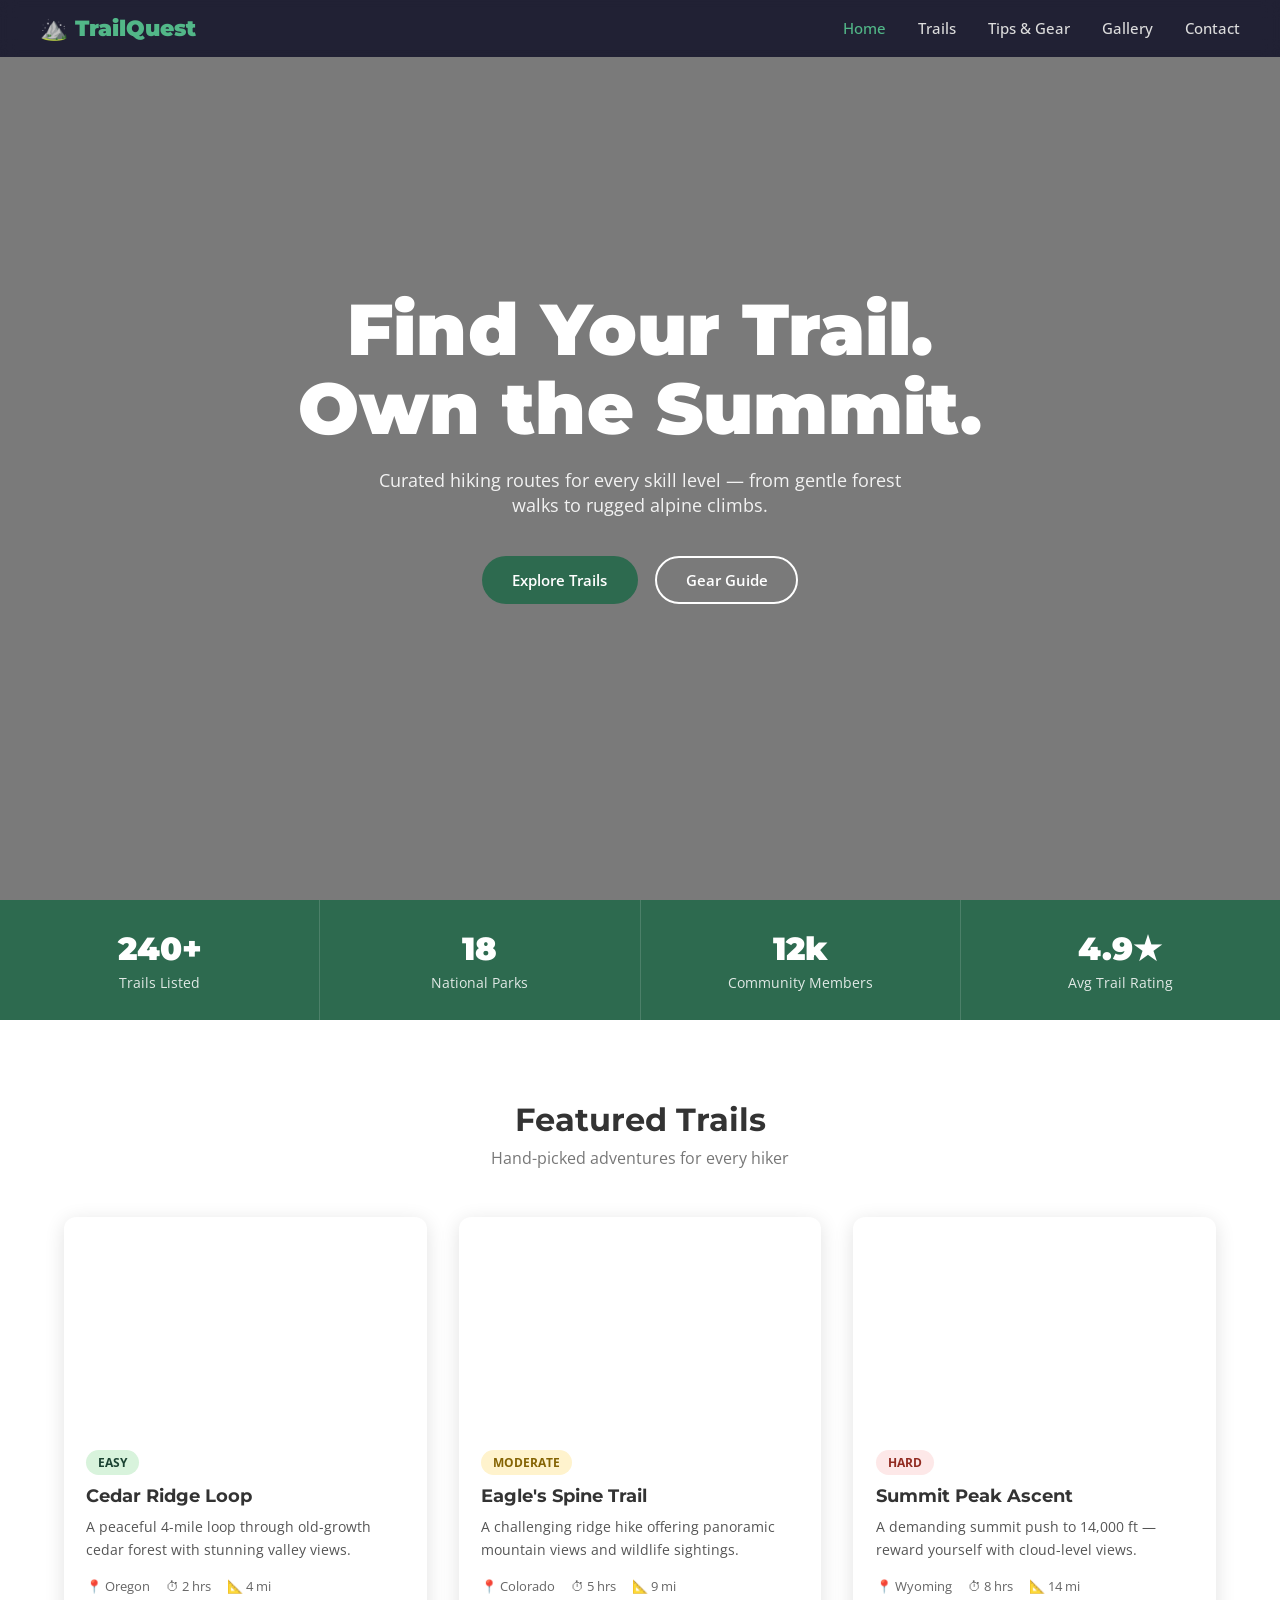
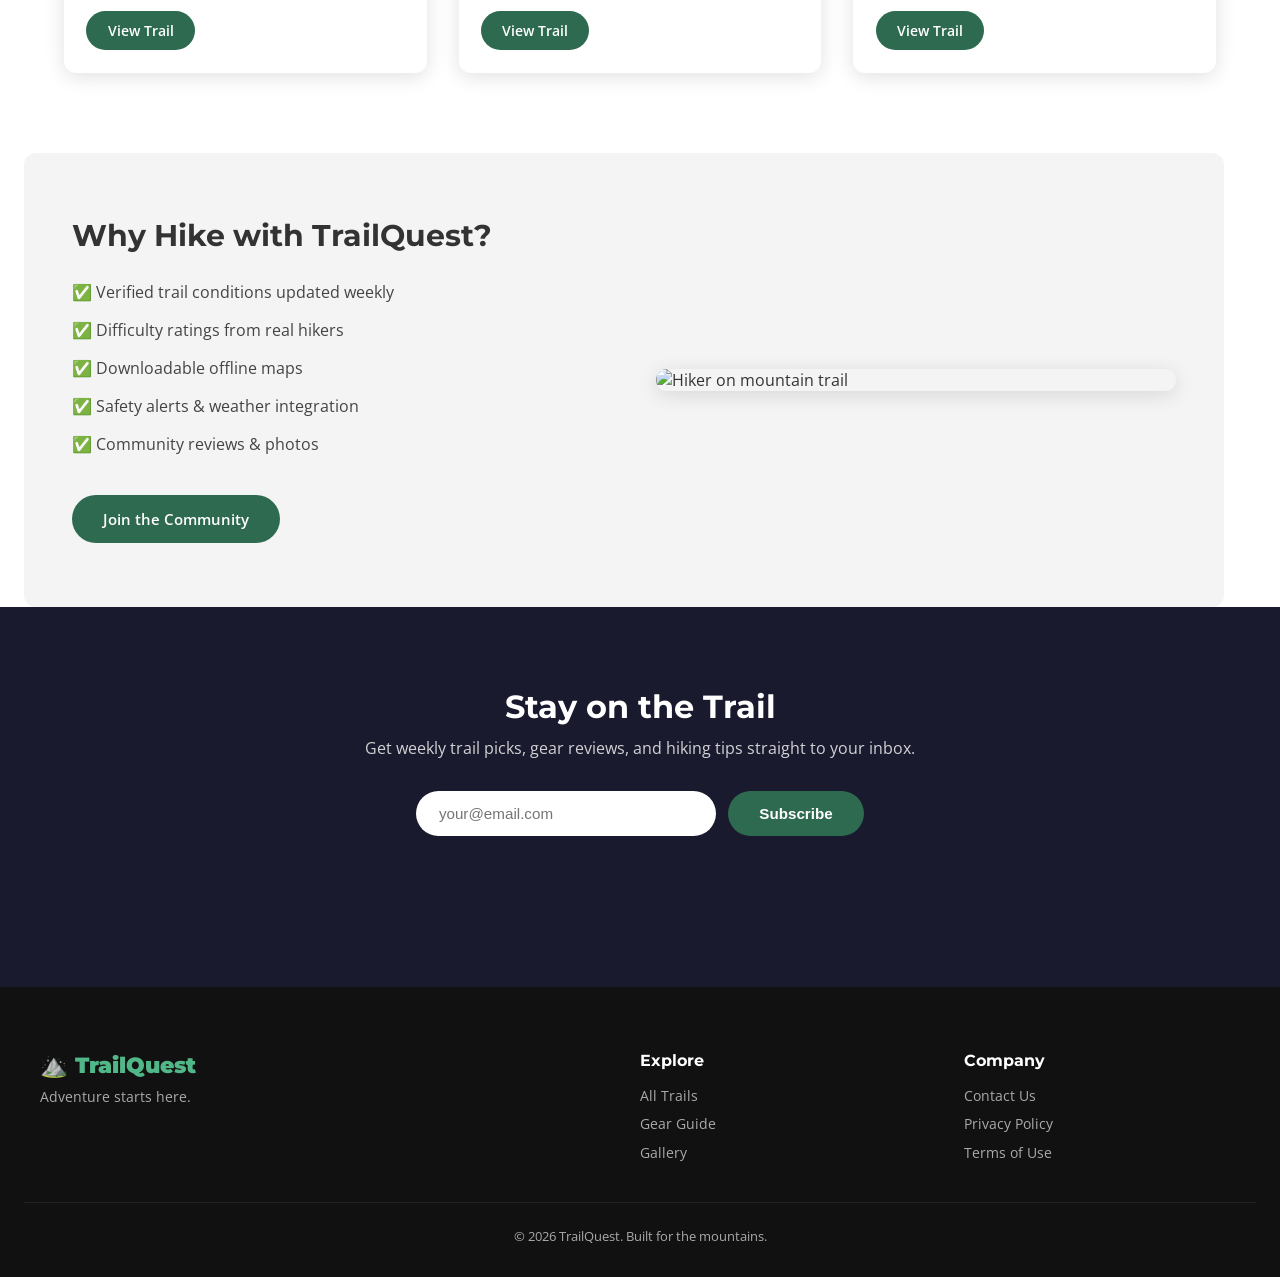
==== index.html @ 3581bfc8 "Initial commit: TrailQuest hiking website Co-Authored-By: Claude Sonnet 4.6 <noreply@anthropic.com>" ====
<!DOCTYPE html>
<html lang="en">
<head>
  <meta charset="UTF-8" />
  <meta name="viewport" content="width=device-width, initial-scale=1.0" />
  <title>TrailQuest — Discover Your Next Hike</title>
  <link rel="stylesheet" href="style.css" />
  <link href="https://fonts.googleapis.com/css2?family=Montserrat:wght@400;600;700;900&family=Open+Sans:wght@400;500&display=swap" rel="stylesheet" />
</head>
<body>

  <!-- NAV -->
  <nav class="navbar">
    <div class="nav-inner">
      <a href="index.html" class="logo">⛰️ TrailQuest</a>
      <button class="nav-toggle" aria-label="Toggle menu">&#9776;</button>
      <ul class="nav-links">
        <li><a href="index.html" class="active">Home</a></li>
        <li><a href="trails.html">Trails</a></li>
        <li><a href="tips.html">Tips & Gear</a></li>
        <li><a href="gallery.html">Gallery</a></li>
        <li><a href="contact.html">Contact</a></li>
      </ul>
    </div>
  </nav>

  <!-- HERO -->
  <header class="hero">
    <div class="hero-overlay"></div>
    <div class="hero-content">
      <h1>Find Your Trail.<br/>Own the Summit.</h1>
      <p>Curated hiking routes for every skill level — from gentle forest walks to rugged alpine climbs.</p>
      <a href="trails.html" class="btn btn-primary">Explore Trails</a>
      <a href="tips.html" class="btn btn-outline">Gear Guide</a>
    </div>
  </header>

  <!-- STATS BAND -->
  <section class="stats-band">
    <div class="stat"><span class="stat-num">240+</span><span class="stat-label">Trails Listed</span></div>
    <div class="stat"><span class="stat-num">18</span><span class="stat-label">National Parks</span></div>
    <div class="stat"><span class="stat-num">12k</span><span class="stat-label">Community Members</span></div>
    <div class="stat"><span class="stat-num">4.9★</span><span class="stat-label">Avg Trail Rating</span></div>
  </section>

  <!-- FEATURED TRAILS -->
  <section class="section featured">
    <h2 class="section-title">Featured Trails</h2>
    <p class="section-sub">Hand-picked adventures for every hiker</p>
    <div class="card-grid">

      <div class="card">
        <div class="card-img" style="background-image:url('https://images.unsplash.com/photo-1464822759023-fed622ff2c3b?w=600&q=80')"></div>
        <div class="card-body">
          <span class="badge badge-easy">Easy</span>
          <h3>Cedar Ridge Loop</h3>
          <p>A peaceful 4-mile loop through old-growth cedar forest with stunning valley views.</p>
          <div class="trail-meta">
            <span>📍 Oregon</span>
            <span>⏱ 2 hrs</span>
            <span>📐 4 mi</span>
          </div>
          <a href="trails.html" class="btn btn-sm">View Trail</a>
        </div>
      </div>

      <div class="card">
        <div class="card-img" style="background-image:url('https://images.unsplash.com/photo-1501854140801-50d01698950b?w=600&q=80')"></div>
        <div class="card-body">
          <span class="badge badge-moderate">Moderate</span>
          <h3>Eagle's Spine Trail</h3>
          <p>A challenging ridge hike offering panoramic mountain views and wildlife sightings.</p>
          <div class="trail-meta">
            <span>📍 Colorado</span>
            <span>⏱ 5 hrs</span>
            <span>📐 9 mi</span>
          </div>
          <a href="trails.html" class="btn btn-sm">View Trail</a>
        </div>
      </div>

      <div class="card">
        <div class="card-img" style="background-image:url('https://images.unsplash.com/photo-1508739773434-c26b3d09e071?w=600&q=80')"></div>
        <div class="card-body">
          <span class="badge badge-hard">Hard</span>
          <h3>Summit Peak Ascent</h3>
          <p>A demanding summit push to 14,000 ft — reward yourself with cloud-level views.</p>
          <div class="trail-meta">
            <span>📍 Wyoming</span>
            <span>⏱ 8 hrs</span>
            <span>📐 14 mi</span>
          </div>
          <a href="trails.html" class="btn btn-sm">View Trail</a>
        </div>
      </div>

    </div>
  </section>

  <!-- WHY US -->
  <section class="section why-us">
    <div class="why-text">
      <h2>Why Hike with TrailQuest?</h2>
      <ul class="why-list">
        <li>✅ Verified trail conditions updated weekly</li>
        <li>✅ Difficulty ratings from real hikers</li>
        <li>✅ Downloadable offline maps</li>
        <li>✅ Safety alerts & weather integration</li>
        <li>✅ Community reviews & photos</li>
      </ul>
      <a href="contact.html" class="btn btn-primary">Join the Community</a>
    </div>
    <div class="why-img">
      <img src="https://images.unsplash.com/photo-1551632811-561732d1e306?w=600&q=80" alt="Hiker on mountain trail" />
    </div>
  </section>

  <!-- NEWSLETTER -->
  <section class="newsletter">
    <h2>Stay on the Trail</h2>
    <p>Get weekly trail picks, gear reviews, and hiking tips straight to your inbox.</p>
    <form class="newsletter-form" onsubmit="handleSubscribe(event)">
      <input type="email" placeholder="your@email.com" required />
      <button type="submit" class="btn btn-primary">Subscribe</button>
    </form>
    <p id="sub-msg" class="sub-msg"></p>
  </section>

  <!-- FOOTER -->
  <footer class="footer">
    <div class="footer-inner">
      <div class="footer-brand">
        <span class="logo">⛰️ TrailQuest</span>
        <p>Adventure starts here.</p>
      </div>
      <div class="footer-links">
        <h4>Explore</h4>
        <a href="trails.html">All Trails</a>
        <a href="tips.html">Gear Guide</a>
        <a href="gallery.html">Gallery</a>
      </div>
      <div class="footer-links">
        <h4>Company</h4>
        <a href="contact.html">Contact Us</a>
        <a href="#">Privacy Policy</a>
        <a href="#">Terms of Use</a>
      </div>
    </div>
    <p class="footer-copy">© 2026 TrailQuest. Built for the mountains.</p>
  </footer>

  <script src="script.js"></script>
</body>
</html>
---- style.css ----
/* ===== RESET & BASE ===== */
*, *::before, *::after { box-sizing: border-box; margin: 0; padding: 0; }

:root {
  --green:    #2d6a4f;
  --green-lt: #52b788;
  --amber:    #e76f51;
  --dark:     #1a1a2e;
  --gray:     #f4f4f4;
  --text:     #333;
  --white:    #fff;
  --radius:   12px;
  --shadow:   0 4px 20px rgba(0,0,0,.12);
}

html { scroll-behavior: smooth; }
body { font-family: 'Open Sans', sans-serif; color: var(--text); background: var(--white); }
img  { max-width: 100%; display: block; }
a    { text-decoration: none; color: inherit; }

/* ===== NAVBAR ===== */
.navbar {
  position: fixed; top: 0; left: 0; right: 0; z-index: 100;
  background: rgba(26,26,46,.92);
  backdrop-filter: blur(8px);
  padding: .9rem 1.5rem;
}
.nav-inner {
  max-width: 1200px; margin: auto;
  display: flex; align-items: center; justify-content: space-between;
}
.logo { font-family: 'Montserrat', sans-serif; font-weight: 900; font-size: 1.4rem; color: var(--green-lt); }
.nav-links { list-style: none; display: flex; gap: 2rem; }
.nav-links a { color: #ddd; font-weight: 500; font-size: .95rem; transition: color .2s; }
.nav-links a:hover, .nav-links a.active { color: var(--green-lt); }
.nav-toggle { display: none; background: none; border: none; color: #fff; font-size: 1.5rem; cursor: pointer; }

/* ===== BUTTONS ===== */
.btn {
  display: inline-block; padding: .75rem 1.8rem;
  border-radius: 50px; font-weight: 600; font-size: .95rem;
  cursor: pointer; transition: all .25s; border: 2px solid transparent;
}
.btn-primary  { background: var(--green); color: #fff; }
.btn-primary:hover { background: var(--green-lt); }
.btn-outline  { background: transparent; border-color: #fff; color: #fff; }
.btn-outline:hover { background: #fff; color: var(--dark); }
.btn-sm { padding: .5rem 1.2rem; font-size: .85rem; background: var(--green); color: #fff; border-radius: 50px; }
.btn-sm:hover { background: var(--green-lt); }
.btn-amber { background: var(--amber); color: #fff; }
.btn-amber:hover { background: #c1553c; }

/* ===== HERO ===== */
.hero {
  position: relative; min-height: 100vh;
  background: url('https://images.unsplash.com/photo-1506905925346-21bda4d32df4?w=1600&q=80') center/cover no-repeat;
  display: flex; align-items: center; justify-content: center; text-align: center;
}
.hero-overlay { position: absolute; inset: 0; background: rgba(0,0,0,.52); }
.hero-content { position: relative; z-index: 1; color: #fff; padding: 1rem; }
.hero-content h1 {
  font-family: 'Montserrat', sans-serif; font-size: clamp(2.4rem, 6vw, 4.5rem);
  font-weight: 900; line-height: 1.1; margin-bottom: 1.2rem;
}
.hero-content p { font-size: 1.15rem; max-width: 560px; margin: 0 auto 2rem; opacity: .9; }
.hero-content .btn { margin: .4rem; }

/* ===== STATS BAND ===== */
.stats-band {
  background: var(--green); color: #fff;
  display: flex; justify-content: center; flex-wrap: wrap; gap: 0;
}
.stat {
  flex: 1; min-width: 150px; text-align: center;
  padding: 1.8rem 1rem; border-right: 1px solid rgba(255,255,255,.15);
  display: flex; flex-direction: column; gap: .3rem;
}
.stat:last-child { border-right: none; }
.stat-num  { font-family: 'Montserrat', sans-serif; font-size: 2rem; font-weight: 900; }
.stat-label { font-size: .85rem; opacity: .85; }

/* ===== SECTIONS ===== */
.section { max-width: 1200px; margin: auto; padding: 5rem 1.5rem; }
.section-title { font-family: 'Montserrat', sans-serif; font-size: 2rem; font-weight: 700; text-align: center; margin-bottom: .5rem; }
.section-sub    { text-align: center; color: #777; margin-bottom: 3rem; }

/* ===== CARDS ===== */
.card-grid { display: grid; grid-template-columns: repeat(auto-fit, minmax(300px, 1fr)); gap: 2rem; }
.card { border-radius: var(--radius); overflow: hidden; box-shadow: var(--shadow); background: #fff; transition: transform .25s; }
.card:hover { transform: translateY(-6px); }
.card-img { height: 210px; background-size: cover; background-position: center; }
.card-body { padding: 1.4rem; }
.card-body h3 { font-family: 'Montserrat', sans-serif; font-size: 1.15rem; margin: .6rem 0 .5rem; }
.card-body p  { font-size: .9rem; color: #555; margin-bottom: 1rem; line-height: 1.6; }
.trail-meta   { display: flex; gap: 1rem; font-size: .82rem; color: #666; margin-bottom: 1rem; flex-wrap: wrap; }

/* badges */
.badge { display: inline-block; padding: .25rem .75rem; border-radius: 50px; font-size: .75rem; font-weight: 700; text-transform: uppercase; }
.badge-easy     { background: #d8f3dc; color: #1b4332; }
.badge-moderate { background: #fff3cd; color: #856404; }
.badge-hard     { background: #fde8e8; color: #922b21; }

/* ===== WHY US ===== */
.why-us {
  display: flex; align-items: center; gap: 4rem; flex-wrap: wrap;
  background: var(--gray); border-radius: var(--radius);
  padding: 4rem 3rem; margin: 0 1.5rem 0;
}
.why-text { flex: 1; min-width: 280px; }
.why-text h2 { font-family: 'Montserrat', sans-serif; font-size: 1.9rem; font-weight: 700; margin-bottom: 1.2rem; }
.why-list { list-style: none; margin-bottom: 2rem; }
.why-list li { padding: .5rem 0; font-size: 1rem; color: #444; }
.why-img  { flex: 1; min-width: 260px; }
.why-img img { border-radius: var(--radius); box-shadow: var(--shadow); width: 100%; object-fit: cover; max-height: 380px; }

/* ===== NEWSLETTER ===== */
.newsletter {
  background: var(--dark); color: #fff; text-align: center; padding: 5rem 1.5rem;
}
.newsletter h2 { font-family: 'Montserrat', sans-serif; font-size: 2rem; font-weight: 700; margin-bottom: .7rem; }
.newsletter p  { opacity: .8; margin-bottom: 2rem; }
.newsletter-form { display: flex; justify-content: center; gap: .75rem; flex-wrap: wrap; }
.newsletter-form input {
  padding: .75rem 1.4rem; border-radius: 50px; border: none;
  font-size: .95rem; width: 300px; max-width: 100%;
}
.sub-msg { margin-top: 1rem; color: var(--green-lt); font-weight: 600; min-height: 1.4rem; }

/* ===== FOOTER ===== */
.footer { background: #111; color: #aaa; padding: 4rem 1.5rem 2rem; }
.footer-inner { max-width: 1200px; margin: auto; display: flex; gap: 3rem; flex-wrap: wrap; margin-bottom: 2.5rem; }
.footer-brand { flex: 2; min-width: 200px; }
.footer-brand p { margin-top: .5rem; font-size: .9rem; }
.footer-links  { flex: 1; min-width: 140px; display: flex; flex-direction: column; gap: .6rem; }
.footer-links h4 { color: #fff; font-family: 'Montserrat', sans-serif; margin-bottom: .4rem; }
.footer-links a  { font-size: .88rem; transition: color .2s; }
.footer-links a:hover { color: var(--green-lt); }
.footer-copy { text-align: center; font-size: .8rem; border-top: 1px solid #222; padding-top: 1.5rem; }

/* ===== PAGE HERO (inner pages) ===== */
.page-hero {
  height: 45vh; min-height: 280px;
  background-size: cover; background-position: center;
  position: relative; display: flex; align-items: center; justify-content: center; text-align: center;
  margin-top: 60px;
}
.page-hero .overlay { position: absolute; inset: 0; background: rgba(0,0,0,.5); }
.page-hero-content { position: relative; z-index: 1; color: #fff; }
.page-hero-content h1 { font-family: 'Montserrat', sans-serif; font-size: clamp(1.8rem,5vw,3rem); font-weight: 900; }
.page-hero-content p  { font-size: 1.05rem; opacity: .85; margin-top: .6rem; }

/* ===== TRAILS PAGE ===== */
.filters { display: flex; gap: 1rem; flex-wrap: wrap; justify-content: center; margin-bottom: 2.5rem; }
.filter-btn {
  padding: .5rem 1.3rem; border-radius: 50px; border: 2px solid var(--green);
  background: transparent; color: var(--green); font-weight: 600; cursor: pointer; transition: all .2s;
}
.filter-btn:hover, .filter-btn.active { background: var(--green); color: #fff; }

/* ===== TIPS PAGE ===== */
.tips-grid { display: grid; grid-template-columns: repeat(auto-fit, minmax(260px, 1fr)); gap: 2rem; }
.tip-card  { background: var(--gray); border-radius: var(--radius); padding: 2rem; text-align: center; }
.tip-icon  { font-size: 2.5rem; margin-bottom: 1rem; }
.tip-card h3 { font-family: 'Montserrat', sans-serif; font-size: 1.1rem; margin-bottom: .6rem; }
.tip-card p  { font-size: .9rem; color: #555; line-height: 1.6; }

/* ===== GALLERY ===== */
.gallery-grid {
  display: grid;
  grid-template-columns: repeat(auto-fill, minmax(280px, 1fr));
  gap: 1rem;
}
.gallery-item { border-radius: var(--radius); overflow: hidden; cursor: pointer; }
.gallery-item img { width: 100%; height: 220px; object-fit: cover; transition: transform .3s; display: block; }
.gallery-item:hover img { transform: scale(1.05); }

/* ===== CONTACT PAGE ===== */
.contact-wrap { display: flex; gap: 4rem; flex-wrap: wrap; }
.contact-form-box { flex: 1; min-width: 280px; }
.contact-info-box { flex: 1; min-width: 240px; }
.form-group { margin-bottom: 1.4rem; }
.form-group label { display: block; font-weight: 600; margin-bottom: .4rem; font-size: .9rem; }
.form-group input,
.form-group textarea,
.form-group select {
  width: 100%; padding: .75rem 1rem; border: 2px solid #ddd;
  border-radius: var(--radius); font-size: .95rem; font-family: inherit;
  transition: border-color .2s;
}
.form-group input:focus,
.form-group textarea:focus { border-color: var(--green); outline: none; }
.form-group textarea { resize: vertical; min-height: 130px; }
.info-item { display: flex; gap: 1rem; align-items: flex-start; margin-bottom: 1.5rem; }
.info-icon { font-size: 1.5rem; }

/* ===== RESPONSIVE ===== */
@media (max-width: 768px) {
  .nav-links { display: none; flex-direction: column; position: absolute; top: 60px; left: 0; right: 0; background: rgba(26,26,46,.97); padding: 1.5rem; gap: 1rem; }
  .nav-links.open { display: flex; }
  .nav-toggle { display: block; }
  .why-us { padding: 2.5rem 1.5rem; }
  .stats-band { gap: 0; }
  .stat { min-width: 50%; border-right: none; border-bottom: 1px solid rgba(255,255,255,.15); }
}
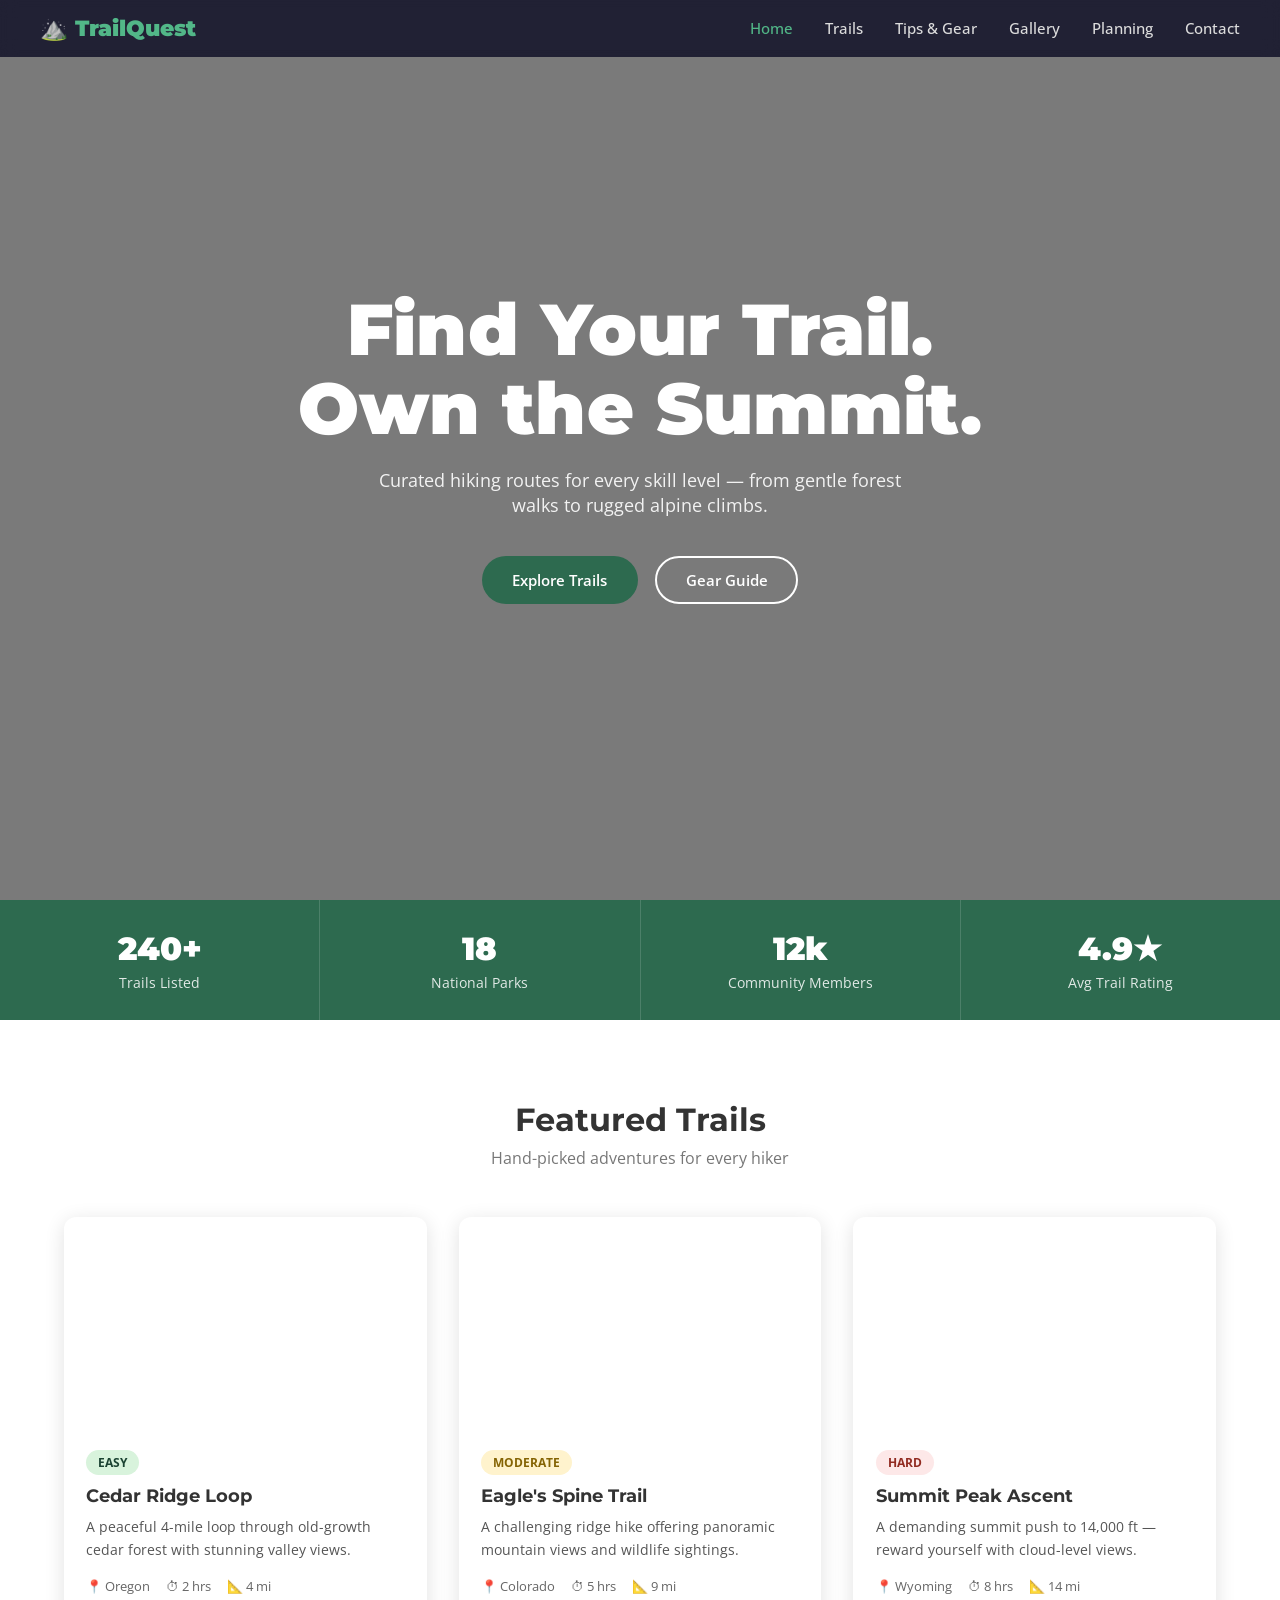
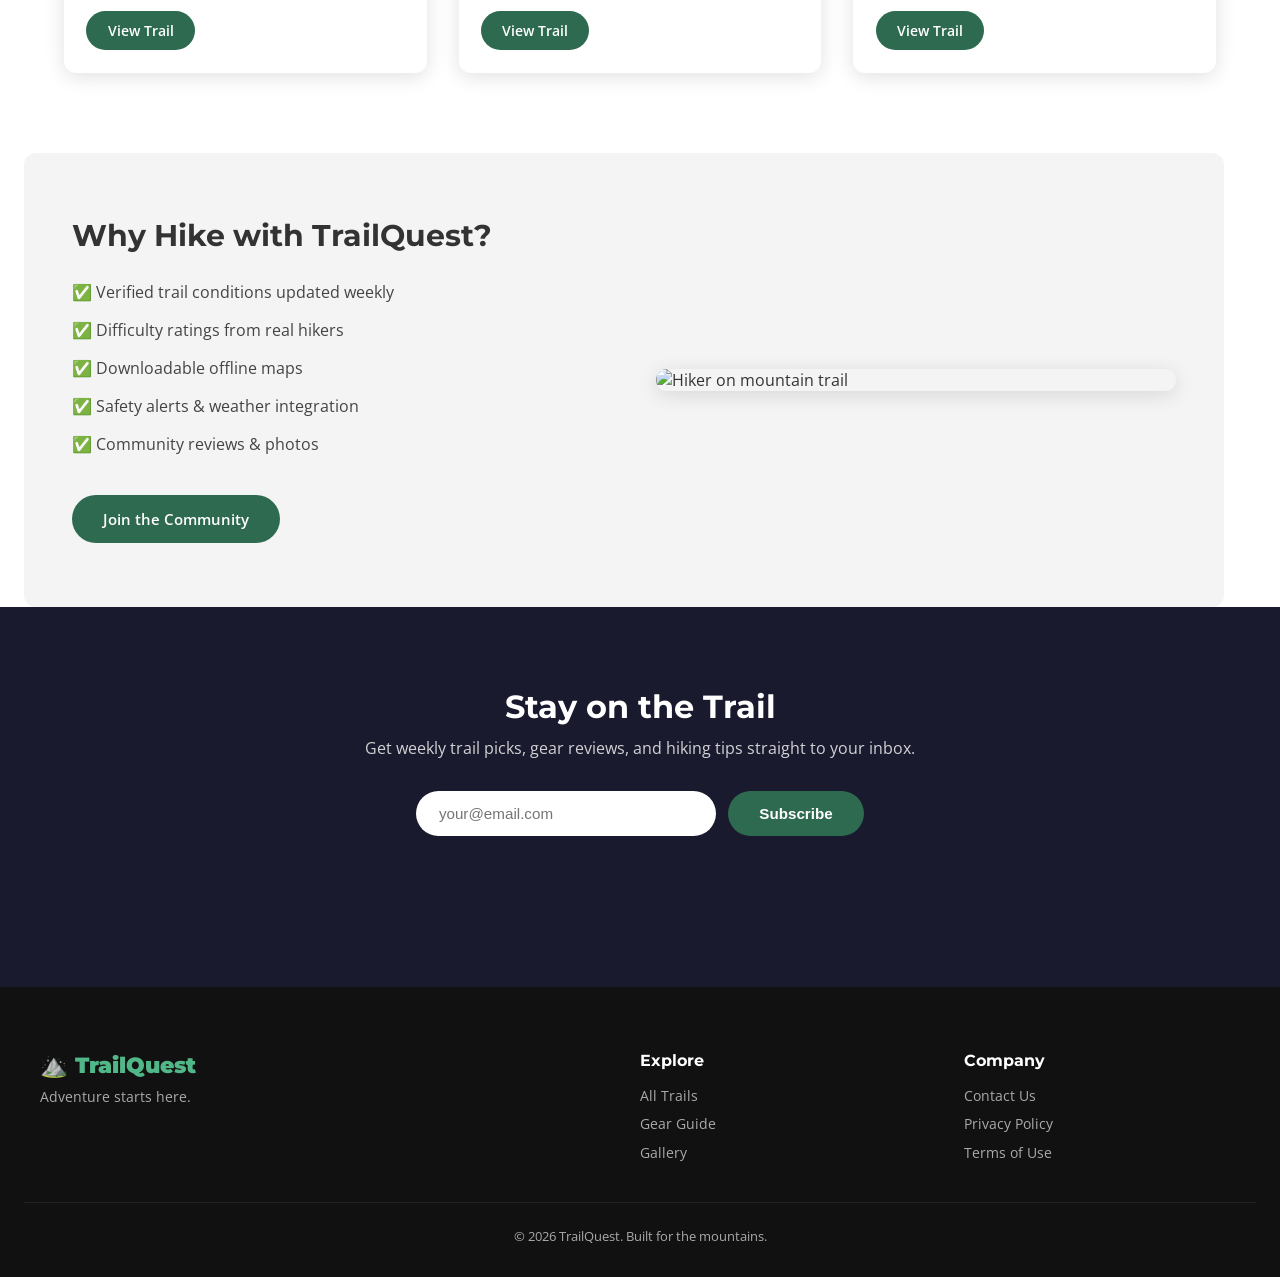
==== commit 1d74a1f4: "Add Planning page with past/upcoming hikes, hiker tracking, and stats Co-Authored-By: Claude Sonnet " ====
--- a/index.html
+++ b/index.html
@@ -19,6 +19,7 @@
         <li><a href="trails.html">Trails</a></li>
         <li><a href="tips.html">Tips & Gear</a></li>
         <li><a href="gallery.html">Gallery</a></li>
+        <li><a href="planning.html">Planning</a></li>
         <li><a href="contact.html">Contact</a></li>
       </ul>
     </div>
